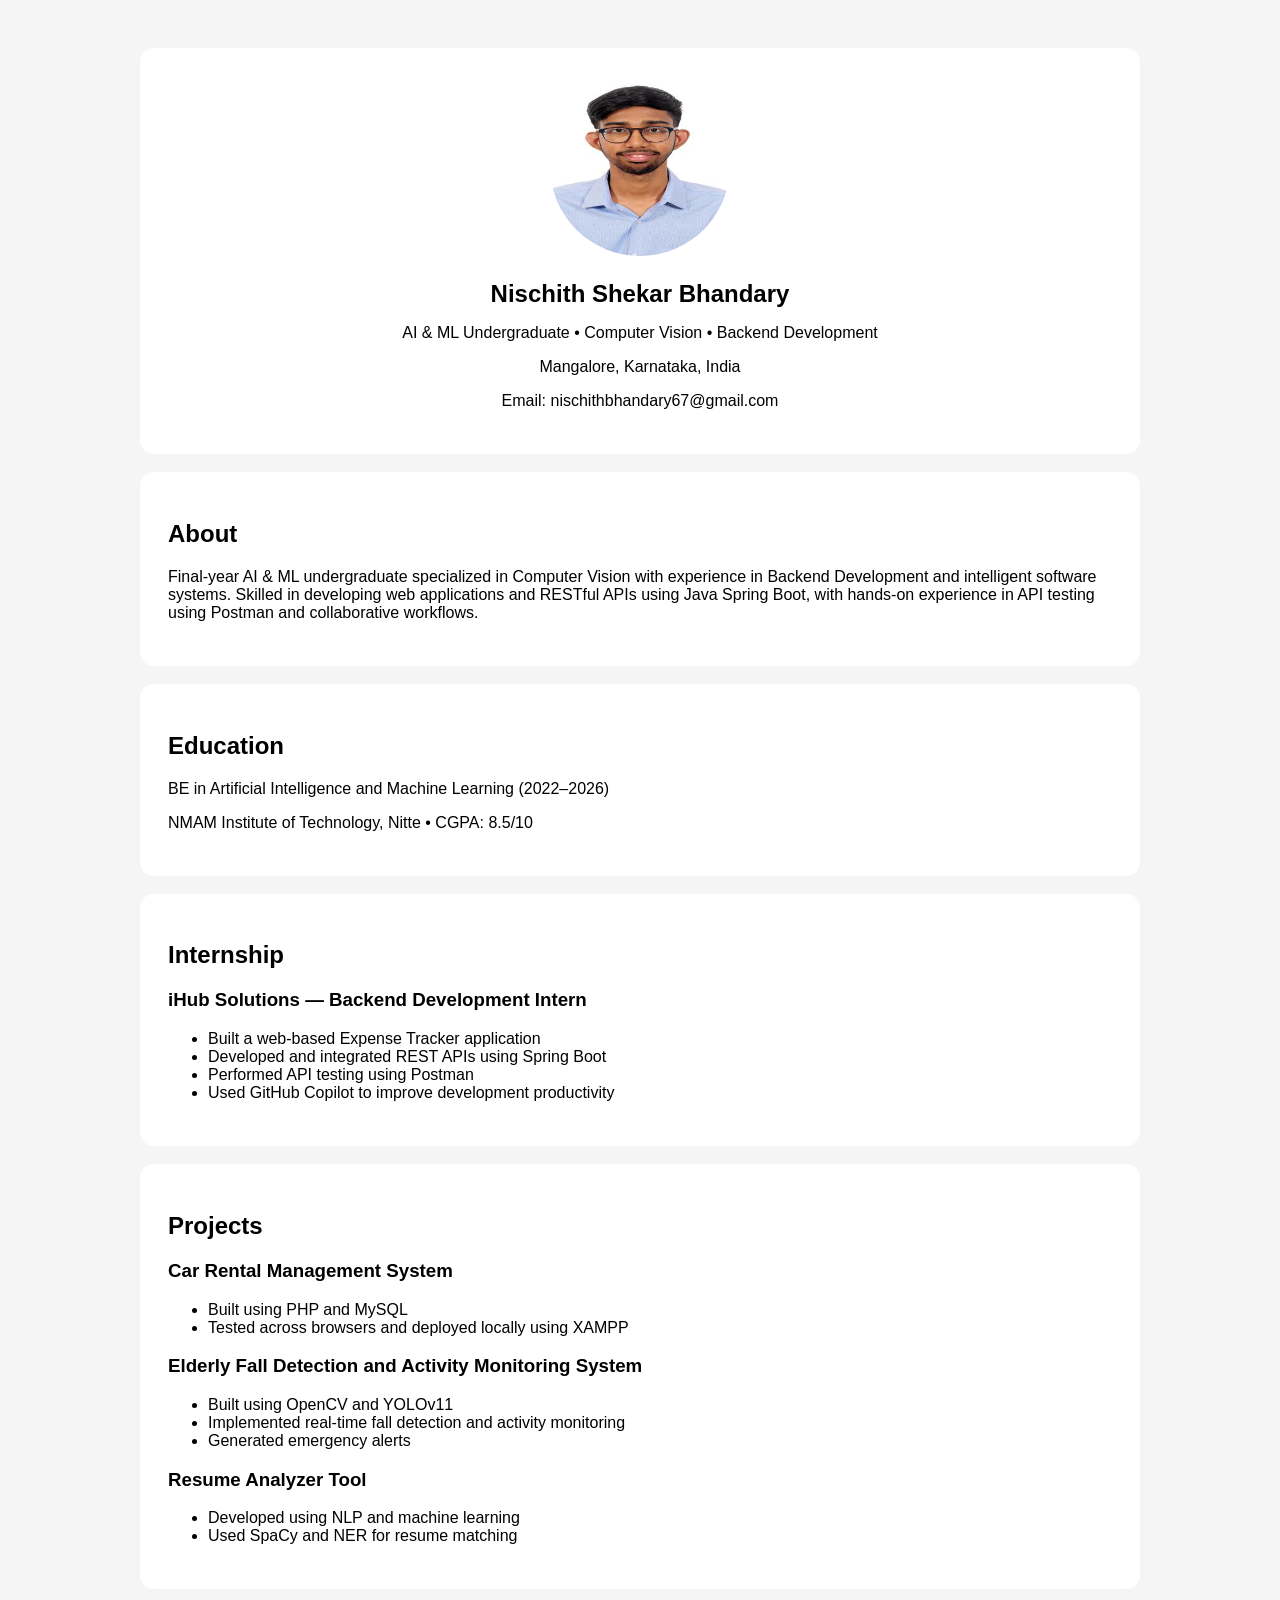
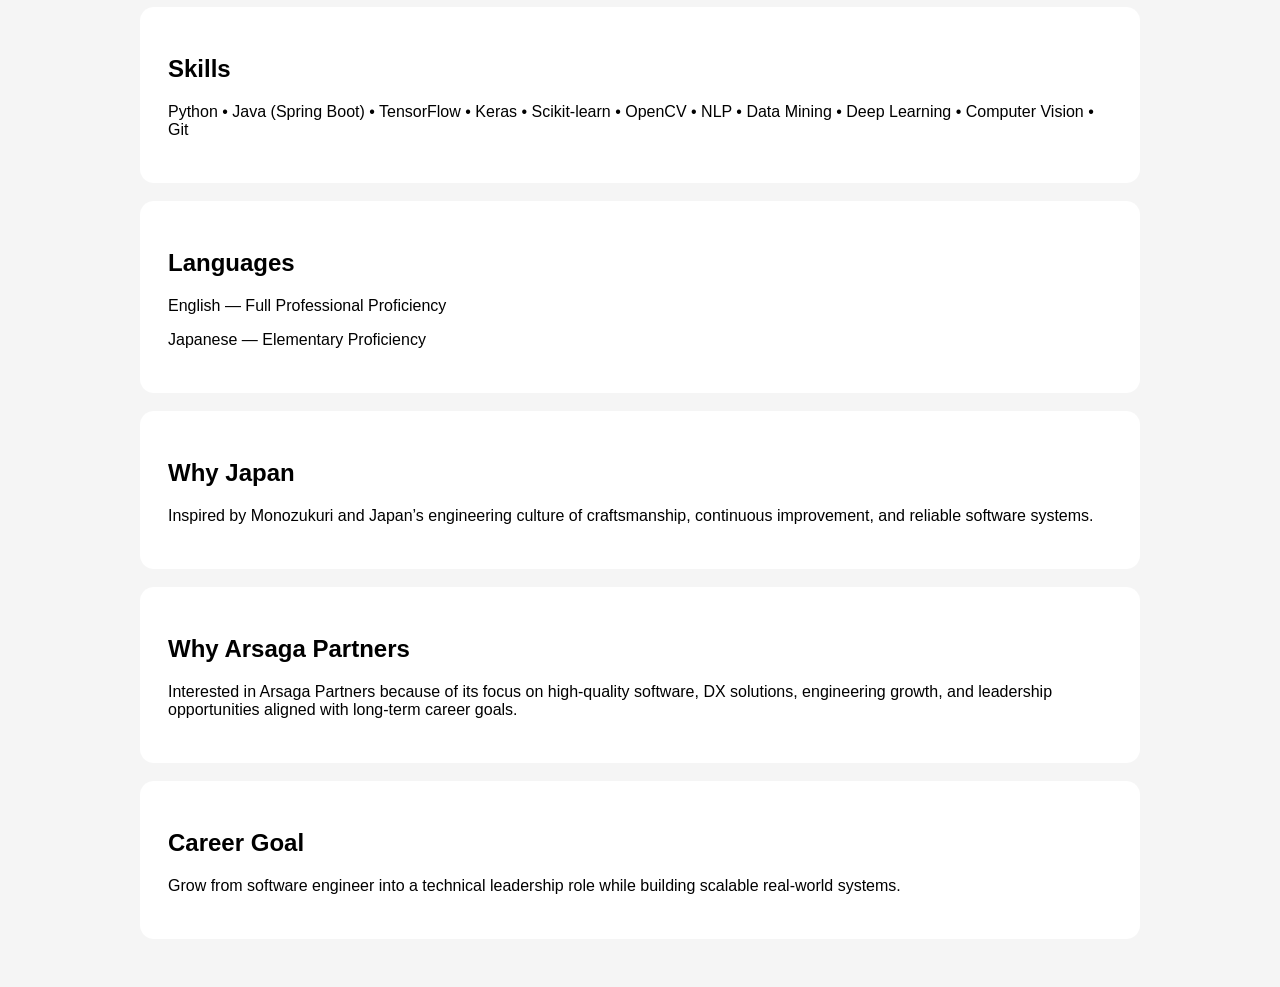
==== index.html @ e8adde10 "Add files via upload" ====
<!DOCTYPE html>
<html><head><meta charset="utf-8">
<meta name="viewport" content="width=device-width,initial-scale=1">
<title>Nischith Bhandary | Portfolio</title>
<link rel="stylesheet" href="style.css"></head>
<body>

<section class="hero">
<img src="profile.png" class="photo">
<h1>Nischith Shekar Bhandary</h1>
<p>AI & ML Undergraduate • Computer Vision • Backend Development</p>
<p>Mangalore, Karnataka, India</p>
<p>Email: nischithbhandary67@gmail.com</p>
</section>

<section>
<h2>About</h2>
<p>Final-year AI & ML undergraduate specialized in Computer Vision with experience in Backend Development and intelligent software systems. Skilled in developing web applications and RESTful APIs using Java Spring Boot, with hands-on experience in API testing using Postman and collaborative workflows.</p>
</section>

<section>
<h2>Education</h2>
<p>BE in Artificial Intelligence and Machine Learning (2022–2026)</p>
<p>NMAM Institute of Technology, Nitte • CGPA: 8.5/10</p>
</section>

<section>
<h2>Internship</h2>
<h3>iHub Solutions — Backend Development Intern</h3>
<ul>
<li>Built a web-based Expense Tracker application</li>
<li>Developed and integrated REST APIs using Spring Boot</li>
<li>Performed API testing using Postman</li>
<li>Used GitHub Copilot to improve development productivity</li>
</ul>
</section>

<section>
<h2>Projects</h2>

<h3>Car Rental Management System</h3>
<ul>
<li>Built using PHP and MySQL</li>
<li>Tested across browsers and deployed locally using XAMPP</li>
</ul>

<h3>Elderly Fall Detection and Activity Monitoring System</h3>
<ul>
<li>Built using OpenCV and YOLOv11</li>
<li>Implemented real-time fall detection and activity monitoring</li>
<li>Generated emergency alerts</li>
</ul>

<h3>Resume Analyzer Tool</h3>
<ul>
<li>Developed using NLP and machine learning</li>
<li>Used SpaCy and NER for resume matching</li>
</ul>
</section>

<section>
<h2>Skills</h2>
<p>Python • Java (Spring Boot) • TensorFlow • Keras • Scikit-learn • OpenCV • NLP • Data Mining • Deep Learning • Computer Vision • Git</p>
</section>

<section>
<h2>Languages</h2>
<p>English — Full Professional Proficiency</p>
<p>Japanese — Elementary Proficiency</p>
</section>

<section>
<h2>Why Japan</h2>
<p>Inspired by Monozukuri and Japan’s engineering culture of craftsmanship, continuous improvement, and reliable software systems.</p>
</section>

<section>
<h2>Why Arsaga Partners</h2>
<p>Interested in Arsaga Partners because of its focus on high-quality software, DX solutions, engineering growth, and leadership opportunities aligned with long-term career goals.</p>
</section>

<section>
<h2>Career Goal</h2>
<p>Grow from software engineer into a technical leadership role while building scalable real-world systems.</p>
</section>

</body></html>
---- style.css ----
body{font-family:Arial;max-width:1000px;margin:auto;padding:30px;background:#f5f5f5}
section{background:#fff;margin:18px 0;padding:28px;border-radius:14px}
.hero{text-align:center}
.photo{width:180px;height:180px;border-radius:50%;object-fit:cover}
h1{margin-bottom:6px}
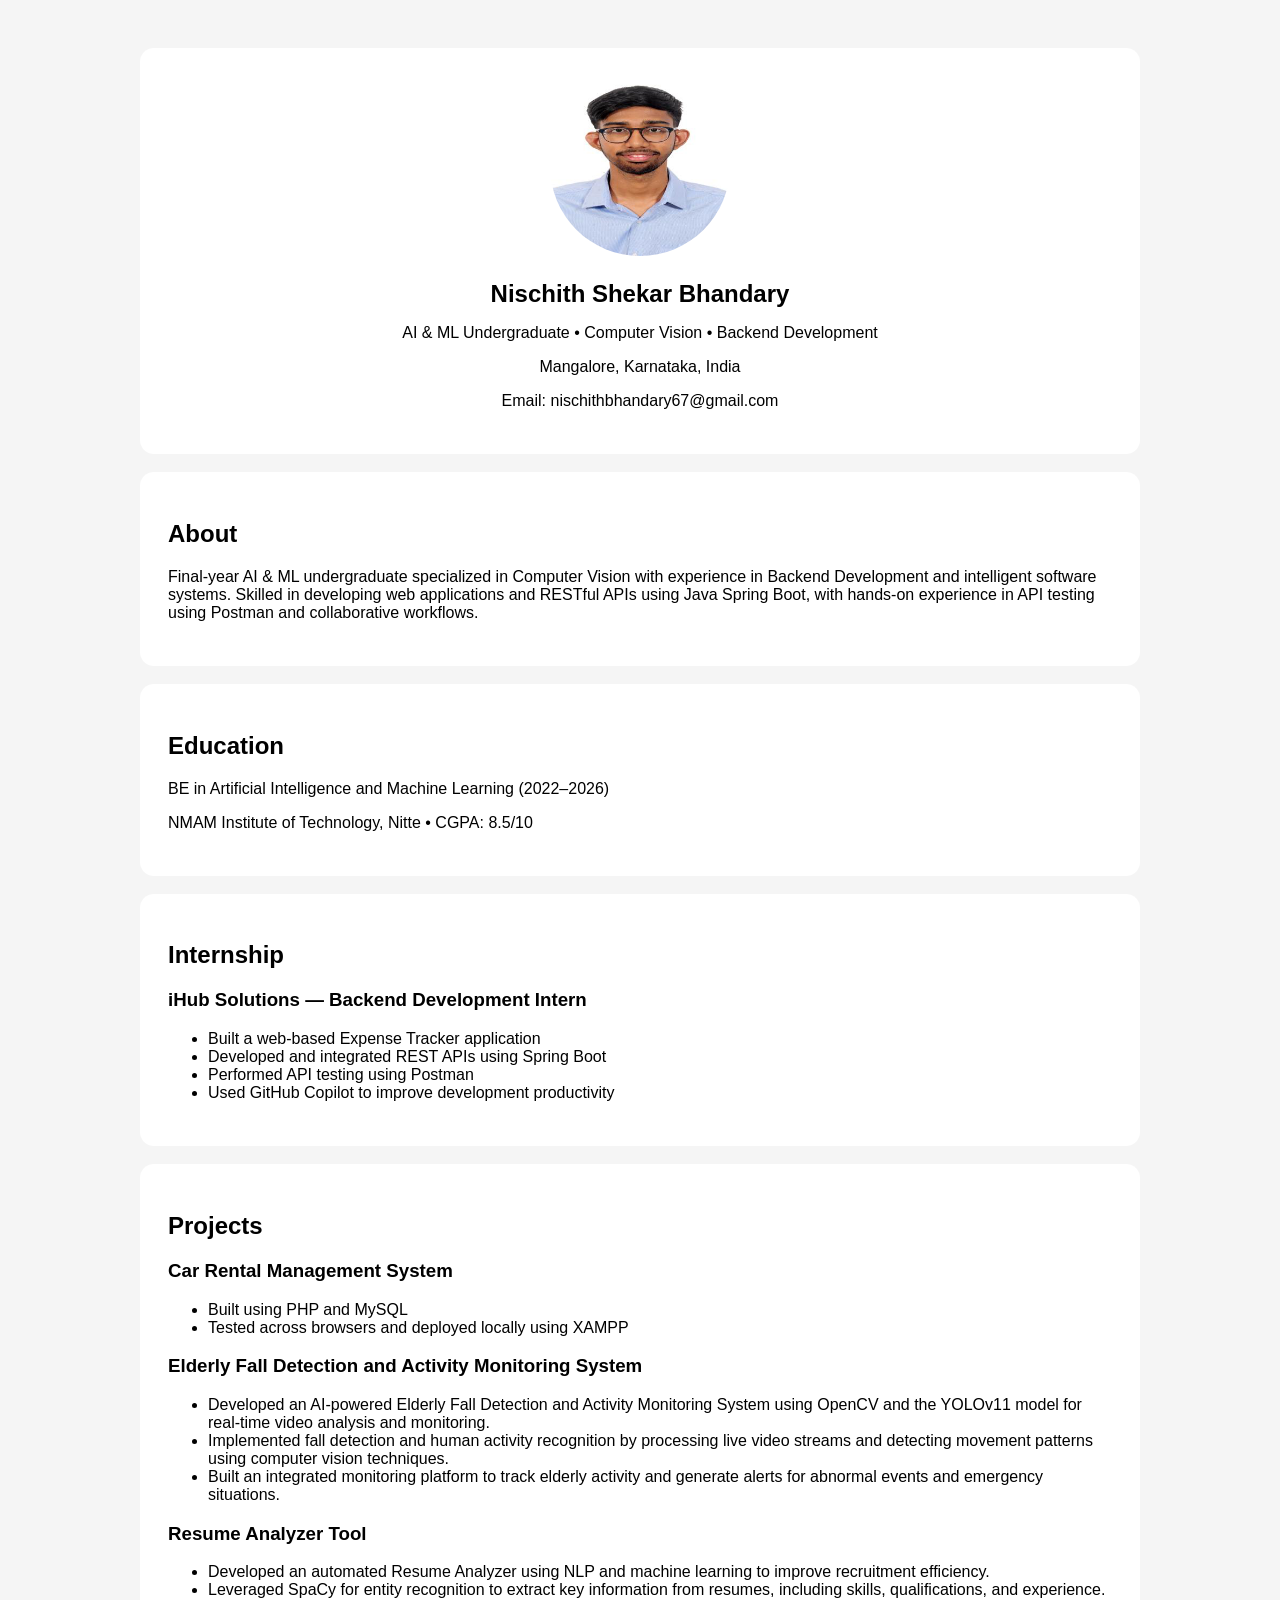
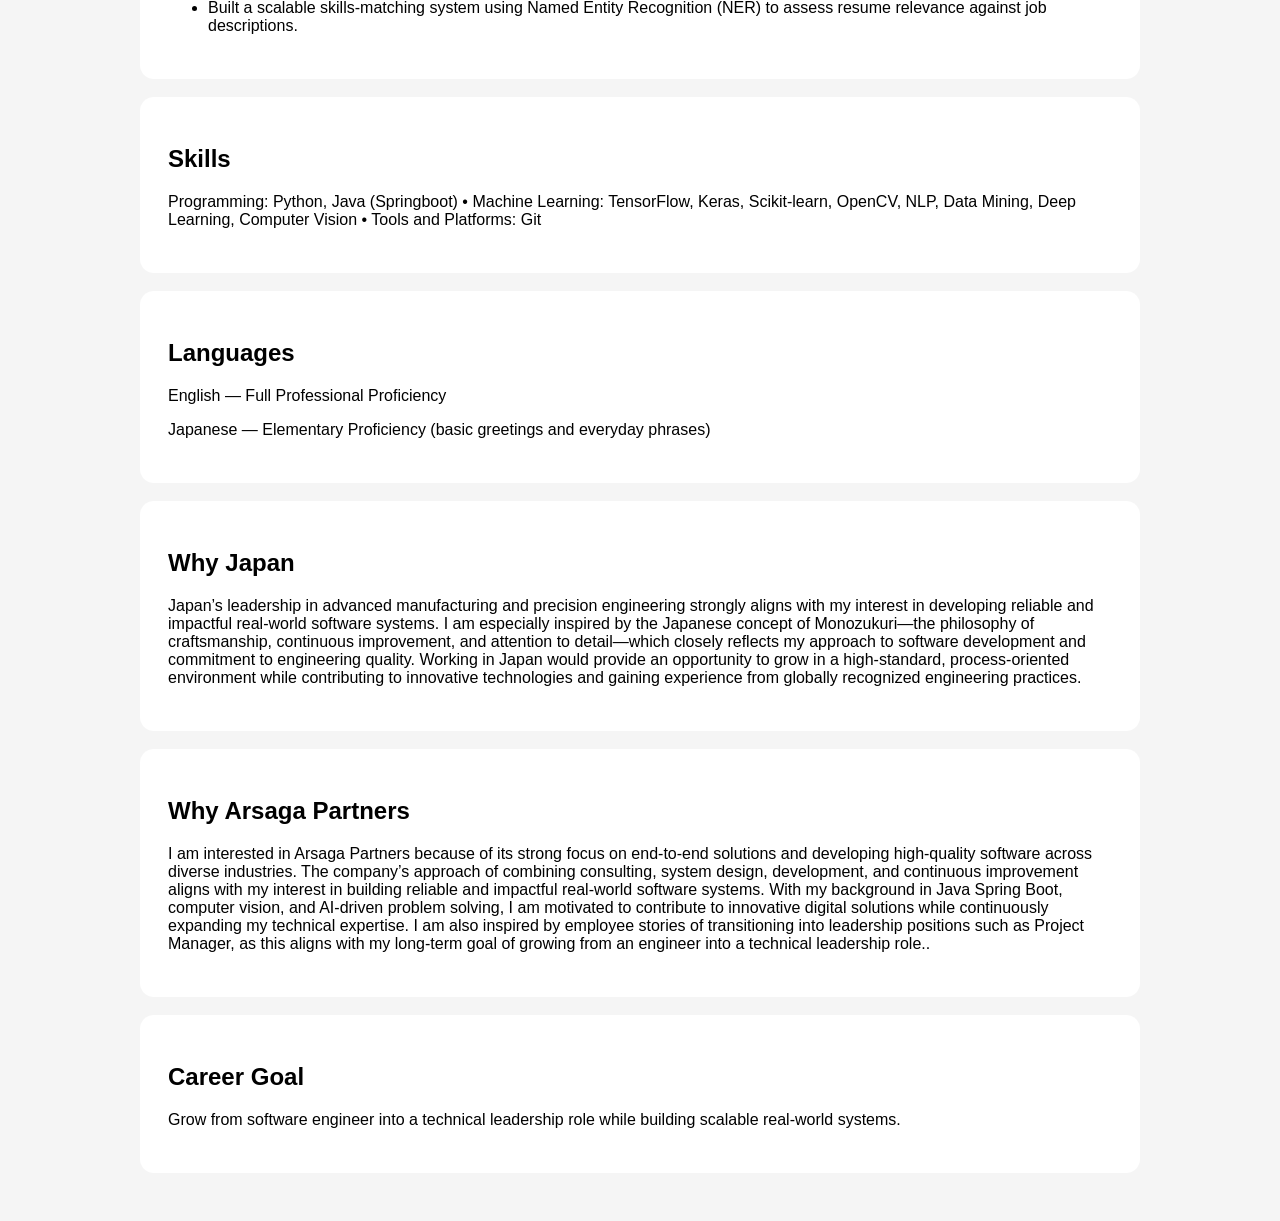
==== commit 7552cb7f: "Revise project details and skills in index.html Updated project descriptions and skills in the resum" ====
--- a/index.html
+++ b/index.html
@@ -46,37 +46,42 @@
 
 <h3>Elderly Fall Detection and Activity Monitoring System</h3>
 <ul>
-<li>Built using OpenCV and YOLOv11</li>
-<li>Implemented real-time fall detection and activity monitoring</li>
-<li>Generated emergency alerts</li>
+<li>Developed an AI-powered Elderly Fall Detection and Activity Monitoring System using OpenCV and the YOLOv11 model for real-time video analysis and monitoring.</li>
+<li>Implemented fall detection and human activity recognition by processing live video streams and detecting movement patterns using computer vision techniques.</li>
+<li>Built an integrated monitoring platform to track elderly activity and generate alerts for abnormal events and emergency situations.</li>
 </ul>
 
 <h3>Resume Analyzer Tool</h3>
 <ul>
-<li>Developed using NLP and machine learning</li>
-<li>Used SpaCy and NER for resume matching</li>
+<li>Developed an automated Resume Analyzer using NLP and machine learning to improve recruitment efficiency.</li>
+<li>Leveraged SpaCy for entity recognition to extract key information from resumes, including skills, qualifications, and experience.</li>
+<li>Built a scalable skills-matching system using Named Entity Recognition (NER) to assess resume relevance against job descriptions.</li>
 </ul>
 </section>
 
 <section>
 <h2>Skills</h2>
-<p>Python • Java (Spring Boot) • TensorFlow • Keras • Scikit-learn • OpenCV • NLP • Data Mining • Deep Learning • Computer Vision • Git</p>
+<p>Programming: Python, Java (Springboot)
+•
+Machine Learning: TensorFlow, Keras, Scikit-learn, OpenCV, NLP, Data Mining, Deep Learning, Computer Vision
+•
+Tools and Platforms: Git</p>
 </section>
 
 <section>
 <h2>Languages</h2>
 <p>English — Full Professional Proficiency</p>
-<p>Japanese — Elementary Proficiency</p>
+<p>Japanese — Elementary Proficiency (basic greetings and everyday phrases)</p>
 </section>
 
 <section>
 <h2>Why Japan</h2>
-<p>Inspired by Monozukuri and Japan’s engineering culture of craftsmanship, continuous improvement, and reliable software systems.</p>
+<p>Japan’s leadership in advanced manufacturing and precision engineering strongly aligns with my interest in developing reliable and impactful real-world software systems. I am especially inspired by the Japanese concept of Monozukuri—the philosophy of craftsmanship, continuous improvement, and attention to detail—which closely reflects my approach to software development and commitment to engineering quality. Working in Japan would provide an opportunity to grow in a high-standard, process-oriented environment while contributing to innovative technologies and gaining experience from globally recognized engineering practices.</p>
 </section>
 
 <section>
 <h2>Why Arsaga Partners</h2>
-<p>Interested in Arsaga Partners because of its focus on high-quality software, DX solutions, engineering growth, and leadership opportunities aligned with long-term career goals.</p>
+<p>I am interested in Arsaga Partners because of its strong focus on end-to-end solutions and developing high-quality software across diverse industries. The company’s approach of combining consulting, system design, development, and continuous improvement aligns with my interest in building reliable and impactful real-world software systems. With my background in Java Spring Boot, computer vision, and AI-driven problem solving, I am motivated to contribute to innovative digital solutions while continuously expanding my technical expertise. I am also inspired by employee stories of transitioning into leadership positions such as Project Manager, as this aligns with my long-term goal of growing from an engineer into a technical leadership role..</p>
 </section>
 
 <section>
@@ -84,4 +89,4 @@
 <p>Grow from software engineer into a technical leadership role while building scalable real-world systems.</p>
 </section>
 
-</body></html>+</body></html>
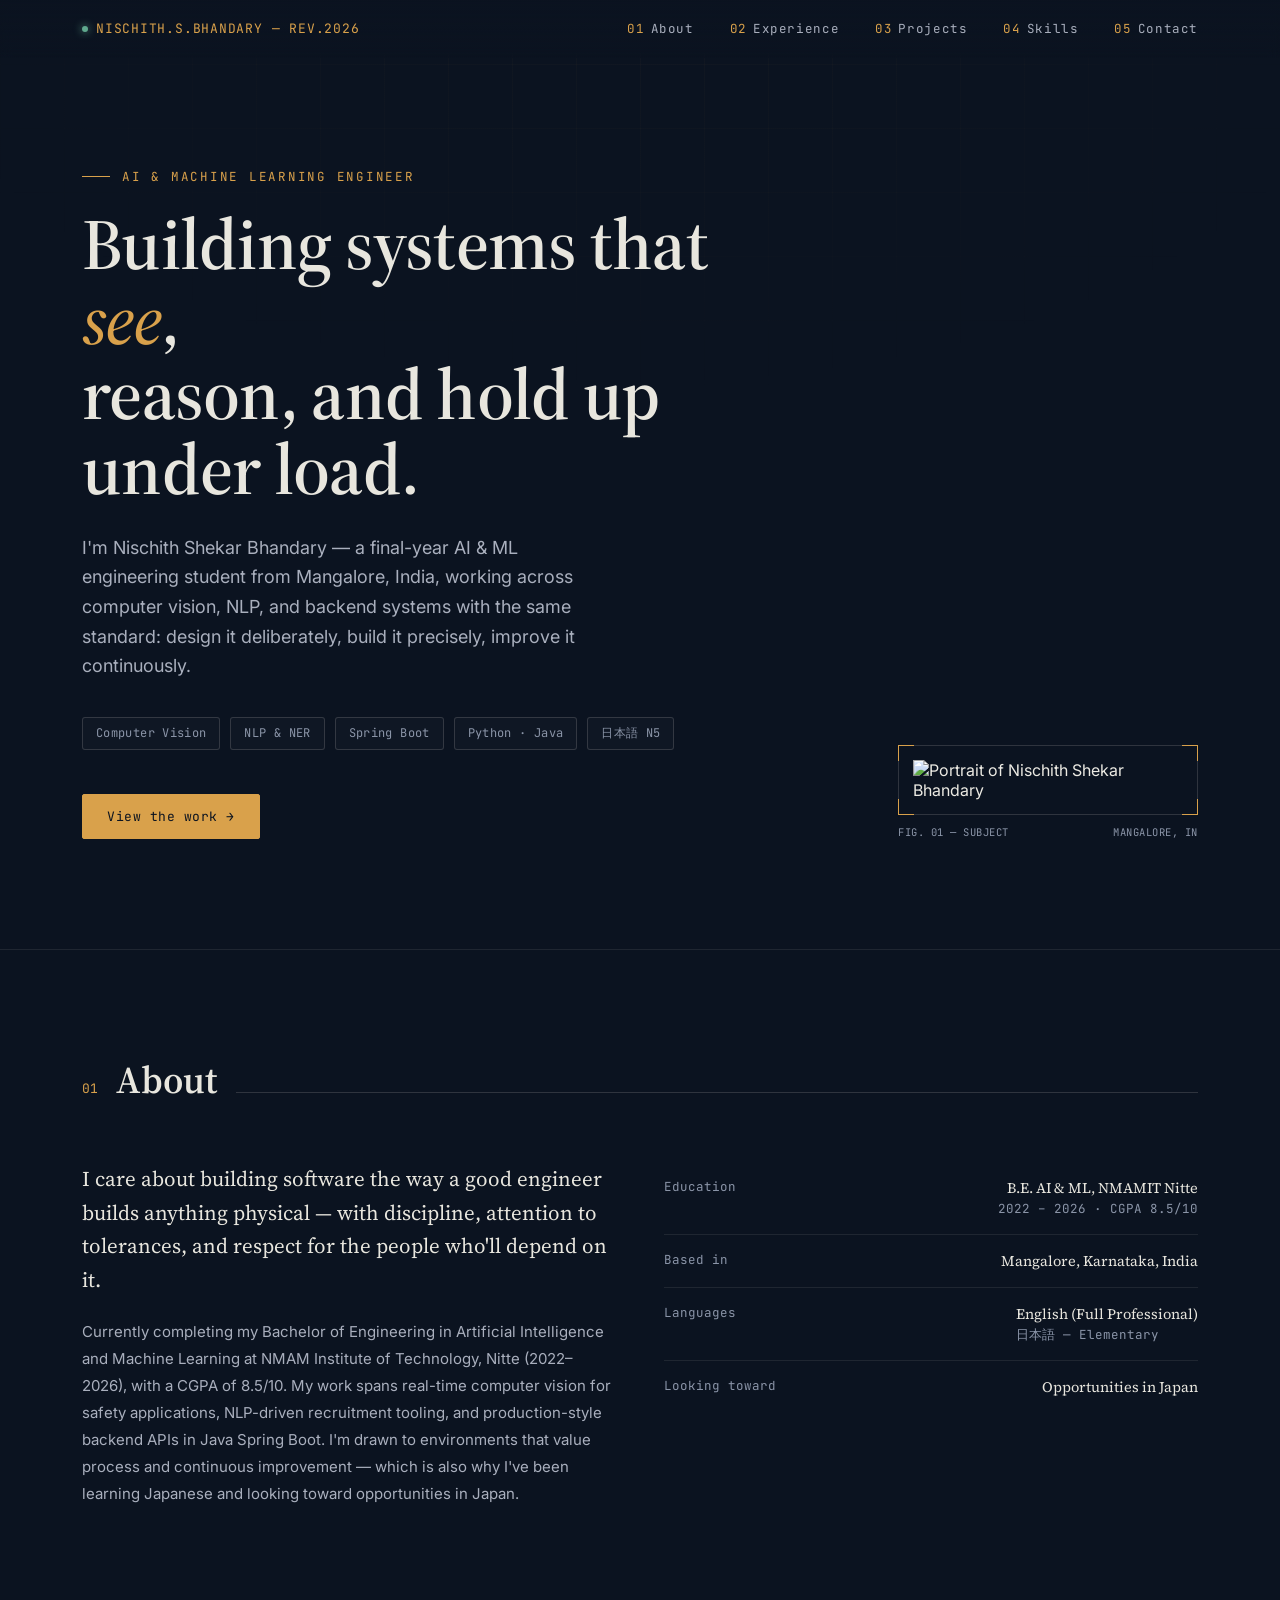
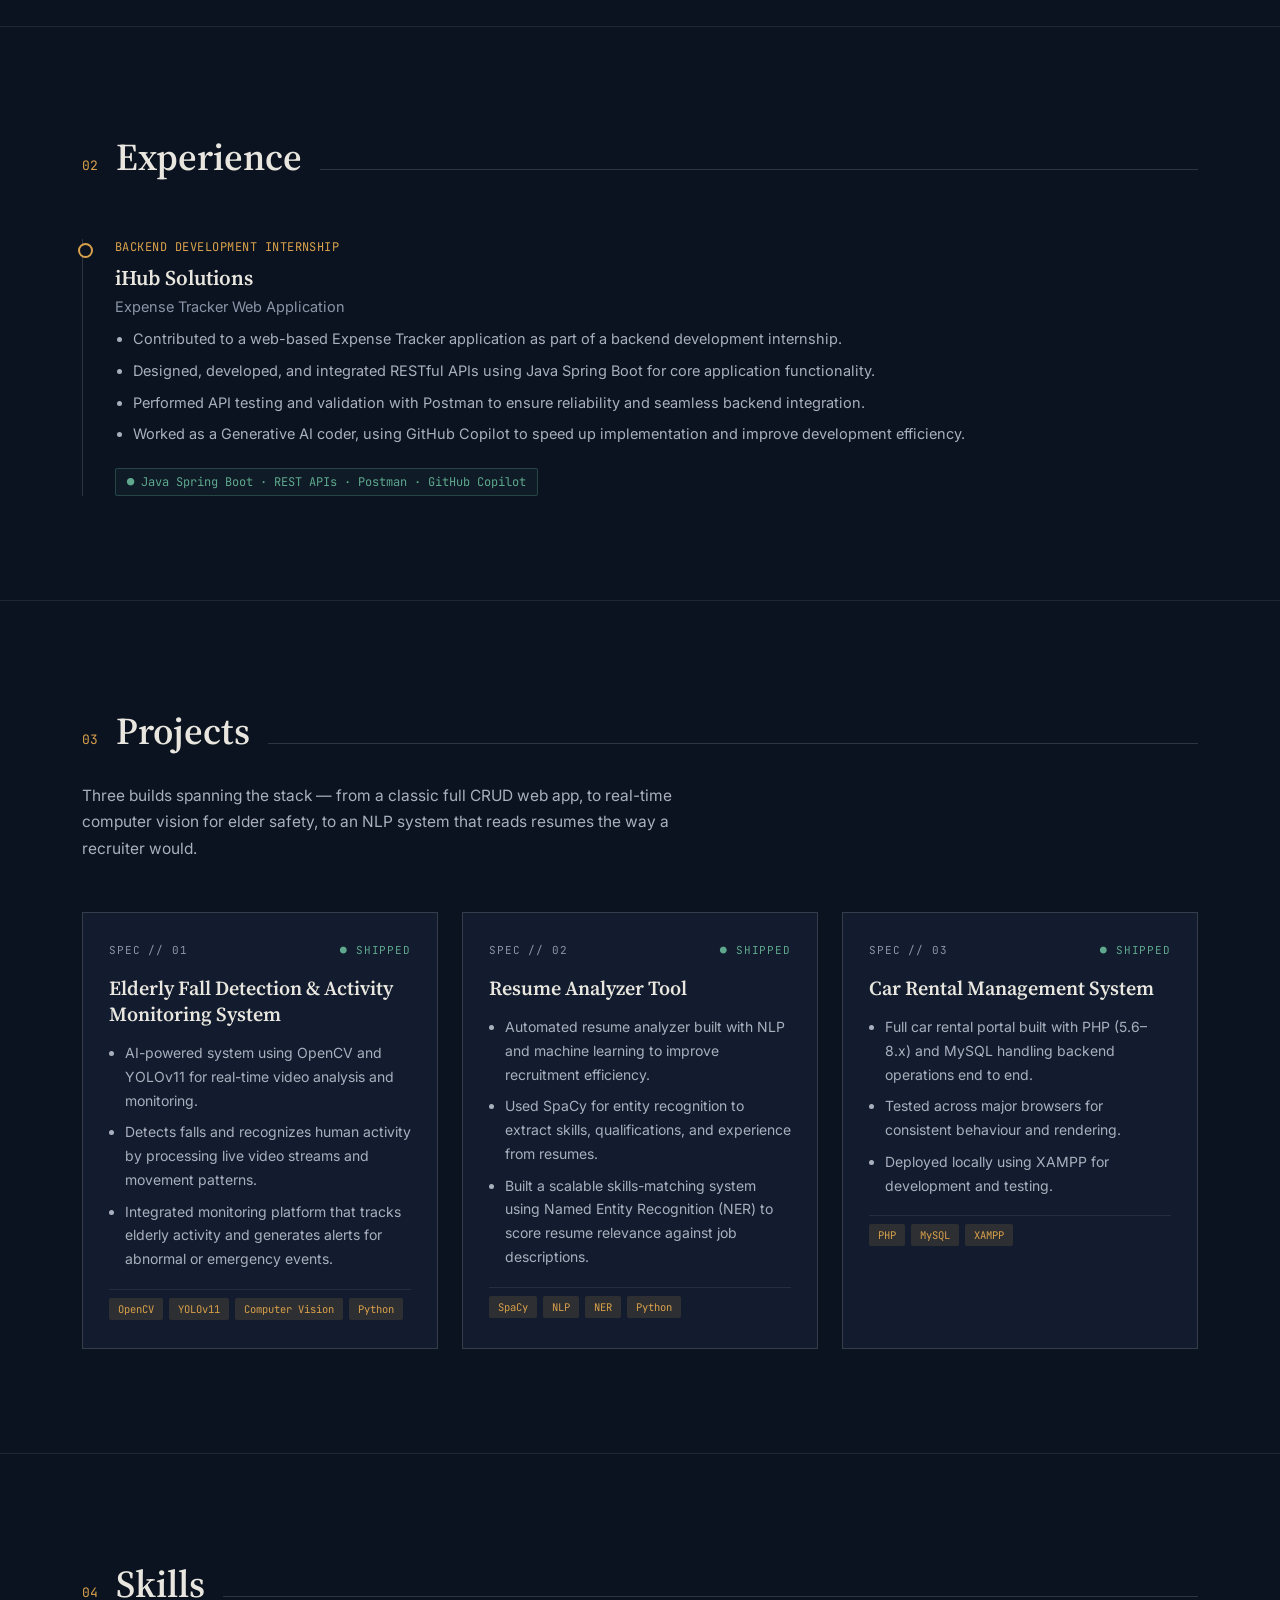
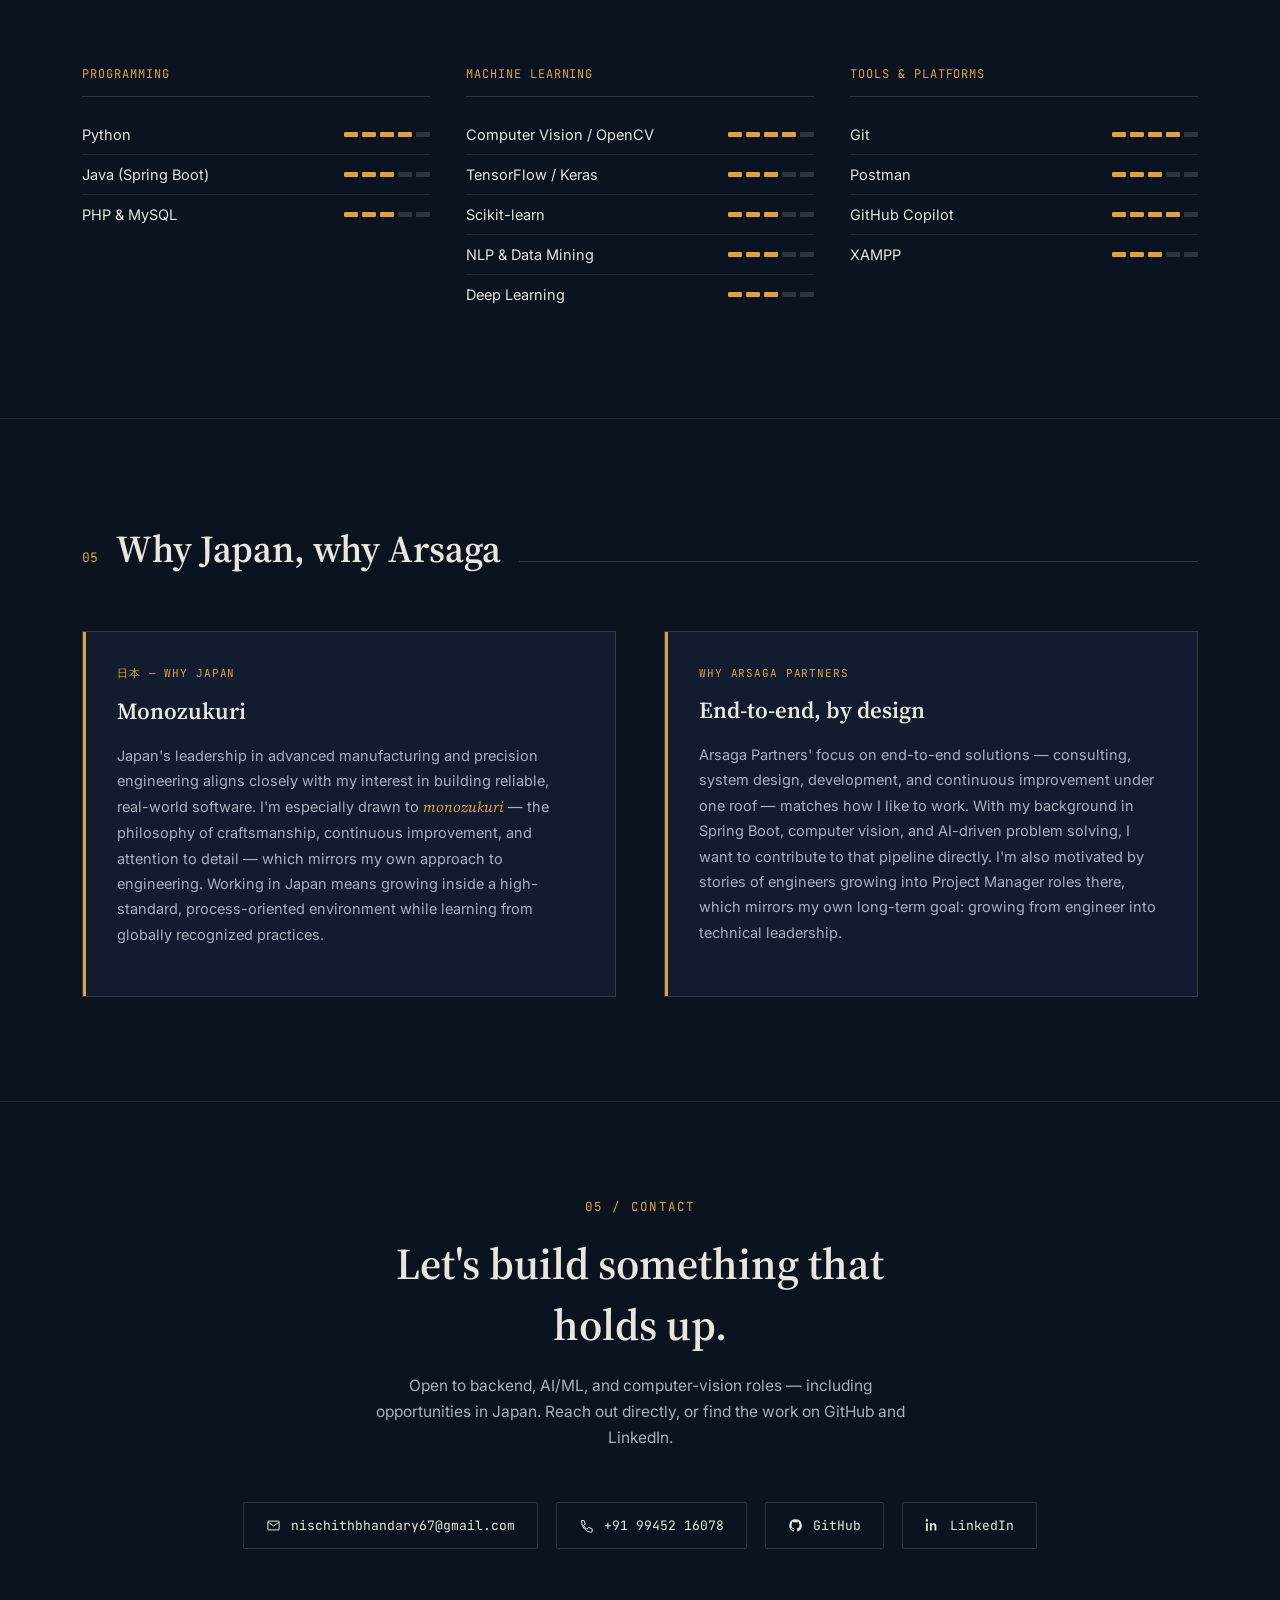
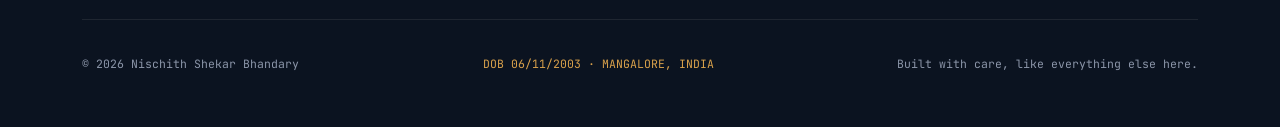
==== commit 773470b1: "Rename Nischith_Portfolio_Updated.html to index.html" ====
--- a/index.html
+++ b/index.html
@@ -1,92 +1,548 @@
 <!DOCTYPE html>
-<html><head><meta charset="utf-8">
-<meta name="viewport" content="width=device-width,initial-scale=1">
-<title>Nischith Bhandary | Portfolio</title>
-<link rel="stylesheet" href="style.css"></head>
+<html lang="en">
+<head>
+<meta charset="UTF-8" />
+<meta name="viewport" content="width=device-width, initial-scale=1.0" />
+<title>Nischith Shekar Bhandary — AI/ML Engineer</title>
+<meta name="description" content="Nischith Shekar Bhandary — AI &amp; Machine Learning engineer. Computer vision, NLP, and Spring Boot backend systems, built with an engineer's discipline." />
+
+<link rel="preconnect" href="https://fonts.googleapis.com">
+<link rel="preconnect" href="https://fonts.gstatic.com" crossorigin>
+<link href="https://fonts.googleapis.com/css2?family=Source+Serif+4:opsz,wght@8..60,400;8..60,500;8..60,600;8..60,700&family=Inter:wght@400;500;600;700&family=JetBrains+Mono:wght@400;500;600&family=Noto+Sans+JP:wght@400;500;700&display=swap" rel="stylesheet">
+
+<style>
+  :root{
+    --ink:#0B1320;
+    --ink-soft:#101B2E;
+    --panel:#121C2E;
+    --panel-line: rgba(217,161,75,0.16);
+    --hair: rgba(232,230,222,0.09);
+    --hair-strong: rgba(232,230,222,0.16);
+    --paper:#E8E6DE;
+    --paper-dim:#A9AFBD;
+    --slate:#8B95A8;
+    --brass:#D9A14B;
+    --brass-soft: rgba(217,161,75,0.14);
+    --jade:#5FA88E;
+    --serif: "Source Serif 4", "Noto Serif JP", serif;
+    --sans: "Inter", "Noto Sans JP", -apple-system, sans-serif;
+    --mono: "JetBrains Mono", monospace;
+    --maxw: 1180px;
+  }
+
+  *{ box-sizing:border-box; }
+  html{ scroll-behavior:smooth; }
+  body{
+    margin:0;
+    background:var(--ink);
+    color:var(--paper);
+    font-family:var(--sans);
+    -webkit-font-smoothing:antialiased;
+    overflow-x:hidden;
+  }
+
+  /* Blueprint grid texture */
+  .blueprint-bg{
+    position:fixed; inset:0; z-index:0; pointer-events:none;
+    background-image:
+      linear-gradient(rgba(217,161,75,0.035) 1px, transparent 1px),
+      linear-gradient(90deg, rgba(217,161,75,0.035) 1px, transparent 1px);
+    background-size: 64px 64px;
+    mask-image: radial-gradient(ellipse 80% 60% at 50% 0%, black 0%, transparent 75%);
+  }
+
+  ::selection{ background:var(--brass-soft); color:var(--paper); }
+
+  a{ color:inherit; text-decoration:none; }
+
+  .wrap{ max-width:var(--maxw); margin:0 auto; padding:0 32px; position:relative; }
+
+  /* ---------- NAV ---------- */
+  nav{
+    position:fixed; top:0; left:0; right:0; z-index:50;
+    background:linear-gradient(to bottom, rgba(11,19,32,0.92), rgba(11,19,32,0.7) 70%, transparent);
+    backdrop-filter:blur(6px);
+    border-bottom:1px solid transparent;
+    transition:border-color .3s ease;
+  }
+  nav.scrolled{ border-bottom-color: var(--hair); }
+  .nav-inner{
+    max-width:var(--maxw); margin:0 auto; padding:20px 32px;
+    display:flex; align-items:center; justify-content:space-between;
+  }
+  .nav-mark{
+    font-family:var(--mono); font-size:13px; letter-spacing:.06em; color:var(--brass);
+    display:flex; align-items:center; gap:8px;
+  }
+  .nav-mark .dot{ width:6px; height:6px; border-radius:50%; background:var(--jade); box-shadow:0 0 8px var(--jade); }
+  .nav-links{ display:flex; gap:36px; font-family:var(--mono); font-size:12.5px; letter-spacing:.05em; color:var(--paper-dim); }
+  .nav-links a{ transition:color .2s ease; position:relative; }
+  .nav-links a:hover{ color:var(--brass); }
+  .nav-links span{ color:var(--brass); margin-right:6px; }
+
+  @media (max-width:760px){
+    .nav-links{ display:none; }
+  }
+
+  /* ---------- HERO ---------- */
+  header.hero{
+    position:relative; z-index:1;
+    padding:168px 0 110px;
+    border-bottom:1px solid var(--hair);
+  }
+  .hero-grid{
+    display:grid; grid-template-columns: 1.25fr 0.75fr; gap:64px; align-items:end;
+  }
+  .eyebrow{
+    font-family:var(--mono); font-size:12.5px; letter-spacing:.14em; text-transform:uppercase;
+    color:var(--brass); margin-bottom:22px; display:flex; align-items:center; gap:12px;
+  }
+  .eyebrow::before{ content:''; width:28px; height:1px; background:var(--brass); }
+  h1.hero-title{
+    font-family:var(--serif); font-weight:600; font-size:clamp(40px,6vw,72px); line-height:1.04;
+    margin:0 0 26px; color:var(--paper); letter-spacing:-0.01em;
+  }
+  h1.hero-title em{ font-style:italic; color:var(--brass); font-weight:500; }
+  .hero-sub{
+    font-size:18px; line-height:1.65; color:var(--paper-dim); max-width:520px; margin:0 0 36px;
+  }
+  .hero-tags{ display:flex; flex-wrap:wrap; gap:10px; margin-bottom:44px; }
+  .tag{
+    font-family:var(--mono); font-size:12px; letter-spacing:.03em; color:var(--slate);
+    border:1px solid var(--hair-strong); padding:7px 13px; border-radius:3px;
+    background:rgba(232,230,222,0.02);
+  }
+  .hero-cta{ display:flex; gap:16px; flex-wrap:wrap; }
+  .btn{
+    font-family:var(--mono); font-size:13px; letter-spacing:.04em; padding:13px 24px;
+    border-radius:2px; display:inline-flex; align-items:center; gap:10px; transition:all .2s ease;
+    border:1px solid var(--brass);
+  }
+  .btn-primary{ background:var(--brass); color:var(--ink); }
+  .btn-primary:hover{ background:#e8b766; }
+  .btn-ghost{ color:var(--paper); border-color:var(--hair-strong); }
+  .btn-ghost:hover{ border-color:var(--brass); color:var(--brass); }
+
+  .hero-portrait{
+    position:relative; justify-self:end; width:100%; max-width:300px;
+  }
+  .portrait-frame{
+    position:relative; border:1px solid var(--hair-strong); padding:14px;
+  }
+  .portrait-frame img{ width:100%; display:block; filter:saturate(0.85) contrast(1.04); }
+  .corner{ position:absolute; width:16px; height:16px; border:1.5px solid var(--brass); }
+  .corner.tl{ top:-1px; left:-1px; border-right:none; border-bottom:none; }
+  .corner.tr{ top:-1px; right:-1px; border-left:none; border-bottom:none; }
+  .corner.bl{ bottom:-1px; left:-1px; border-right:none; border-top:none; }
+  .corner.br{ bottom:-1px; right:-1px; border-left:none; border-top:none; }
+  .portrait-cap{
+    font-family:var(--mono); font-size:10.5px; color:var(--slate); letter-spacing:.05em;
+    display:flex; justify-content:space-between; margin-top:10px;
+  }
+
+  /* ---------- SECTION SCAFFOLDING ---------- */
+  section{ position:relative; z-index:1; padding:104px 0; border-bottom:1px solid var(--hair); }
+  .sec-head{ display:flex; align-items:baseline; gap:18px; margin-bottom:56px; }
+  .sec-num{ font-family:var(--mono); font-size:13px; color:var(--brass); }
+  .sec-title{ font-family:var(--serif); font-size:clamp(28px,3.4vw,38px); font-weight:600; color:var(--paper); margin:0; }
+  .sec-rule{ flex:1; height:1px; background:var(--hair-strong); }
+  .sec-intro{ color:var(--paper-dim); max-width:620px; margin:-30px 0 50px; line-height:1.7; font-size:15.5px; }
+
+  /* ---------- SPINE (timeline-style scaffold reused for edu/internship) ---------- */
+  .spine{ position:relative; padding-left:32px; border-left:1px solid var(--hair-strong); }
+  .spine-item{ position:relative; padding-bottom:46px; }
+  .spine-item:last-child{ padding-bottom:0; }
+  .spine-item::before{
+    content:''; position:absolute; left:-37px; top:4px; width:11px; height:11px;
+    background:var(--ink); border:2px solid var(--brass); border-radius:50%;
+  }
+  .spine-meta{ font-family:var(--mono); font-size:12px; color:var(--brass); letter-spacing:.04em; margin-bottom:8px; }
+  .spine-title{ font-family:var(--serif); font-size:21px; font-weight:600; color:var(--paper); margin:0 0 6px; }
+  .spine-org{ font-size:14.5px; color:var(--slate); margin-bottom:12px; }
+  .spine-desc{ color:var(--paper-dim); font-size:14.5px; line-height:1.7; }
+  .spine-desc ul{ margin:10px 0 0; padding-left:18px; }
+  .spine-desc li{ margin-bottom:7px; }
+  .spine-stat{
+    display:inline-flex; align-items:center; gap:8px; margin-top:14px;
+    font-family:var(--mono); font-size:12px; color:var(--jade); border:1px solid rgba(95,168,142,0.3);
+    padding:5px 11px; border-radius:2px; background:rgba(95,168,142,0.06);
+  }
+
+  /* ---------- PROJECTS (spec-sheet cards) ---------- */
+  .project-grid{ display:grid; grid-template-columns:repeat(3,1fr); gap:24px; }
+  @media (max-width:980px){ .project-grid{ grid-template-columns:1fr; } }
+  .proj-card{
+    position:relative; border:1px solid var(--hair-strong); background:var(--panel);
+    padding:30px 26px 28px; transition:border-color .25s ease, transform .25s ease;
+  }
+  .proj-card:hover{ border-color:var(--brass); transform:translateY(-3px); }
+  .proj-card .corner{ width:12px; height:12px; opacity:0; transition:opacity .25s ease; }
+  .proj-card:hover .corner{ opacity:1; }
+  .proj-id{ font-family:var(--mono); font-size:11px; color:var(--slate); letter-spacing:.08em; margin-bottom:18px; display:flex; justify-content:space-between; }
+  .proj-id .status{ color:var(--jade); }
+  .proj-title{ font-family:var(--serif); font-size:20px; font-weight:600; color:var(--paper); margin:0 0 14px; line-height:1.3; }
+  .proj-desc{ font-size:14px; line-height:1.7; color:var(--paper-dim); margin-bottom:18px; }
+  .proj-desc ul{ margin:0; padding-left:16px; }
+  .proj-desc li{ margin-bottom:8px; }
+  .proj-stack{ display:flex; flex-wrap:wrap; gap:6px; margin-top:auto; padding-top:8px; border-top:1px solid var(--hair); }
+  .chip{ font-family:var(--mono); font-size:10.5px; color:var(--brass); background:var(--brass-soft); padding:4px 9px; border-radius:2px; }
+
+  /* ---------- SKILLS ---------- */
+  .skills-board{ display:grid; grid-template-columns:repeat(3,1fr); gap:36px; }
+  @media (max-width:900px){ .skills-board{ grid-template-columns:1fr; } }
+  .skill-group-label{ font-family:var(--mono); font-size:12px; letter-spacing:.08em; text-transform:uppercase; color:var(--brass); margin-bottom:18px; padding-bottom:14px; border-bottom:1px solid var(--hair-strong); }
+  .skill-row{ display:flex; justify-content:space-between; align-items:center; padding:11px 0; border-bottom:1px solid var(--hair); font-size:14.5px; }
+  .skill-row:last-child{ border-bottom:none; }
+  .skill-name{ color:var(--paper); }
+  .skill-bars{ display:flex; gap:4px; }
+  .skill-bars span{ width:14px; height:5px; background:var(--hair-strong); border-radius:1px; }
+  .skill-bars span.fill{ background:var(--brass); }
+
+  /* ---------- LANGUAGE / WHY (two-col) ---------- */
+  .two-col{ display:grid; grid-template-columns:1fr 1fr; gap:48px; }
+  @media (max-width:900px){ .two-col{ grid-template-columns:1fr; } }
+  .why-card{ background:var(--panel); border:1px solid var(--hair-strong); padding:34px; position:relative; }
+  .why-card::before{ content:''; position:absolute; top:0; left:0; width:3px; height:100%; background:var(--brass); }
+  .why-flag{ font-family:var(--mono); font-size:11px; letter-spacing:.08em; color:var(--brass); margin-bottom:14px; text-transform:uppercase; }
+  .why-title{ font-family:var(--serif); font-size:23px; font-weight:600; margin:0 0 16px; color:var(--paper); }
+  .why-body{ color:var(--paper-dim); line-height:1.75; font-size:14.5px; }
+  .why-body .accent{ color:var(--brass); font-style:italic; font-family:var(--serif); }
+
+  .lang-list{ margin-top:30px; }
+  .lang-row{ display:flex; justify-content:space-between; align-items:baseline; padding:14px 0; border-bottom:1px solid var(--hair); }
+  .lang-name{ font-family:var(--serif); font-size:17px; color:var(--paper); }
+  .lang-level{ font-family:var(--mono); font-size:11.5px; color:var(--slate); }
+
+  /* ---------- CONTACT / FOOTER ---------- */
+  footer{ padding:96px 0 56px; position:relative; z-index:1; }
+  .contact-head{ text-align:center; max-width:560px; margin:0 auto 50px; }
+  .contact-eyebrow{ font-family:var(--mono); font-size:12.5px; color:var(--brass); letter-spacing:.1em; text-transform:uppercase; margin-bottom:18px; }
+  .contact-title{ font-family:var(--serif); font-size:clamp(30px,4vw,44px); font-weight:600; color:var(--paper); margin:0 0 18px; }
+  .contact-sub{ color:var(--paper-dim); line-height:1.7; font-size:15.5px; }
+  .contact-grid{ display:flex; justify-content:center; gap:18px; flex-wrap:wrap; margin-bottom:70px; }
+  .contact-pill{
+    display:flex; align-items:center; gap:10px; font-family:var(--mono); font-size:13px;
+    border:1px solid var(--hair-strong); padding:14px 22px; border-radius:2px; color:var(--paper);
+    transition:border-color .2s ease, color .2s ease;
+  }
+  .contact-pill:hover{ border-color:var(--brass); color:var(--brass); }
+  .contact-pill svg{ width:15px; height:15px; flex-shrink:0; }
+
+  .foot-bottom{
+    display:flex; justify-content:space-between; align-items:center; padding-top:36px;
+    border-top:1px solid var(--hair); font-family:var(--mono); font-size:11.5px; color:var(--slate);
+    flex-wrap:wrap; gap:14px;
+  }
+  .foot-bottom .stamp{ color:var(--brass); }
+
+  /* reveal on scroll */
+  .reveal{ opacity:0; transform:translateY(18px); transition:opacity .7s ease, transform .7s ease; }
+  .reveal.is-visible{ opacity:1; transform:translateY(0); }
+
+  @media (prefers-reduced-motion: reduce){
+    .reveal{ opacity:1; transform:none; transition:none; }
+    html{ scroll-behavior:auto; }
+  }
+
+  @media (max-width:900px){
+    .hero-grid{ grid-template-columns:1fr; gap:48px; }
+    .hero-portrait{ justify-self:start; max-width:200px; }
+    header.hero{ padding:140px 0 80px; }
+  }
+  @media (max-width:640px){
+    .wrap{ padding:0 20px; }
+    section{ padding:72px 0; }
+  }
+</style>
+</head>
 <body>
 
-<section class="hero">
-<img src="profile.png" class="photo">
-<h1>Nischith Shekar Bhandary</h1>
-<p>AI & ML Undergraduate • Computer Vision • Backend Development</p>
-<p>Mangalore, Karnataka, India</p>
-<p>Email: nischithbhandary67@gmail.com</p>
+<div class="blueprint-bg"></div>
+
+<nav id="nav">
+  <div class="nav-inner">
+    <div class="nav-mark"><span class="dot"></span>NISCHITH.S.BHANDARY — REV.2026</div>
+    <div class="nav-links">
+      <a href="#about"><span>01</span>About</a>
+      <a href="#experience"><span>02</span>Experience</a>
+      <a href="#projects"><span>03</span>Projects</a>
+      <a href="#skills"><span>04</span>Skills</a>
+      <a href="#contact"><span>05</span>Contact</a>
+    </div>
+  </div>
+</nav>
+
+<header class="hero">
+  <div class="wrap hero-grid">
+    <div>
+      <div class="eyebrow">AI &amp; Machine Learning Engineer</div>
+      <h1 class="hero-title">Building systems that <em>see</em>,<br>reason, and hold up<br>under load.</h1>
+      <p class="hero-sub">I'm Nischith Shekar Bhandary — a final-year AI &amp; ML engineering student from Mangalore, India, working across computer vision, NLP, and backend systems with the same standard: design it deliberately, build it precisely, improve it continuously.</p>
+      <div class="hero-tags">
+        <span class="tag">Computer Vision</span>
+        <span class="tag">NLP &amp; NER</span>
+        <span class="tag">Spring Boot</span>
+        <span class="tag">Python · Java</span>
+        <span class="tag">日本語 N5</span>
+      </div>
+      <div class="hero-cta">
+        <a class="btn btn-primary" href="https://github.com/Nischith67" target="_blank" rel="noopener">View the work →</a>
+        
+      </div>
+    </div>
+    <div class="hero-portrait">
+      <div class="portrait-frame">
+        <span class="corner tl"></span><span class="corner tr"></span><span class="corner bl"></span><span class="corner br"></span>
+        <img src="Nischith Profile Photo(1).jpeg" alt="Portrait of Nischith Shekar Bhandary" />
+      </div>
+      <div class="portrait-cap">
+        <span>FIG. 01 — SUBJECT</span>
+        <span>MANGALORE, IN</span>
+      </div>
+    </div>
+  </div>
+</header>
+
+<!-- ABOUT -->
+<section id="about">
+  <div class="wrap">
+    <div class="sec-head reveal">
+      <span class="sec-num">01</span>
+      <h2 class="sec-title">About</h2>
+      <span class="sec-rule"></span>
+    </div>
+    <div class="two-col reveal">
+      <div>
+        <p style="font-family:var(--serif); font-size:21px; line-height:1.6; color:var(--paper); margin:0 0 22px;">
+          I care about building software the way a good engineer builds anything physical — with discipline, attention to tolerances, and respect for the people who'll depend on it.
+        </p>
+        <p style="color:var(--paper-dim); line-height:1.8; font-size:15px;">
+          Currently completing my Bachelor of Engineering in Artificial Intelligence and Machine Learning at NMAM Institute of Technology, Nitte (2022–2026), with a CGPA of 8.5/10. My work spans real-time computer vision for safety applications, NLP-driven recruitment tooling, and production-style backend APIs in Java Spring Boot. I'm drawn to environments that value process and continuous improvement — which is also why I've been learning Japanese and looking toward opportunities in Japan.
+        </p>
+      </div>
+      <div>
+        <div class="spine" style="padding-left:0; border-left:none;">
+          <div style="display:flex; justify-content:space-between; padding:16px 0; border-bottom:1px solid var(--hair);">
+            <span style="font-family:var(--mono); font-size:12.5px; color:var(--slate);">Education</span>
+            <span style="font-family:var(--serif); font-size:14.5px; text-align:right; color:var(--paper);">B.E. AI &amp; ML, NMAMIT Nitte<br><span style="color:var(--slate); font-size:12.5px; font-family:var(--mono);">2022 – 2026 · CGPA 8.5/10</span></span>
+          </div>
+          <div style="display:flex; justify-content:space-between; padding:16px 0; border-bottom:1px solid var(--hair);">
+            <span style="font-family:var(--mono); font-size:12.5px; color:var(--slate);">Based in</span>
+            <span style="font-family:var(--serif); font-size:14.5px; color:var(--paper);">Mangalore, Karnataka, India</span>
+          </div>
+          <div style="display:flex; justify-content:space-between; padding:16px 0; border-bottom:1px solid var(--hair);">
+            <span style="font-family:var(--mono); font-size:12.5px; color:var(--slate);">Languages</span>
+            <span style="font-family:var(--serif); font-size:14.5px; color:var(--paper);">English (Full Professional)<br><span style="color:var(--slate); font-size:12.5px; font-family:var(--mono);">日本語 — Elementary</span></span>
+          </div>
+          <div style="display:flex; justify-content:space-between; padding:16px 0;">
+            <span style="font-family:var(--mono); font-size:12.5px; color:var(--slate);">Looking toward</span>
+            <span style="font-family:var(--serif); font-size:14.5px; color:var(--paper);">Opportunities in Japan</span>
+          </div>
+        </div>
+      </div>
+    </div>
+  </div>
 </section>
 
-<section>
-<h2>About</h2>
-<p>Final-year AI & ML undergraduate specialized in Computer Vision with experience in Backend Development and intelligent software systems. Skilled in developing web applications and RESTful APIs using Java Spring Boot, with hands-on experience in API testing using Postman and collaborative workflows.</p>
+<!-- EXPERIENCE -->
+<section id="experience">
+  <div class="wrap">
+    <div class="sec-head reveal">
+      <span class="sec-num">02</span>
+      <h2 class="sec-title">Experience</h2>
+      <span class="sec-rule"></span>
+    </div>
+    <div class="spine reveal">
+      <div class="spine-item">
+        <div class="spine-meta">BACKEND DEVELOPMENT INTERNSHIP</div>
+        <h3 class="spine-title">iHub Solutions</h3>
+        <div class="spine-org">Expense Tracker Web Application</div>
+        <div class="spine-desc">
+          <ul>
+            <li>Contributed to a web-based Expense Tracker application as part of a backend development internship.</li>
+            <li>Designed, developed, and integrated RESTful APIs using Java Spring Boot for core application functionality.</li>
+            <li>Performed API testing and validation with Postman to ensure reliability and seamless backend integration.</li>
+            <li>Worked as a Generative AI coder, using GitHub Copilot to speed up implementation and improve development efficiency.</li>
+          </ul>
+        </div>
+        <div class="spine-stat">● Java Spring Boot · REST APIs · Postman · GitHub Copilot</div>
+      </div>
+    </div>
+  </div>
 </section>
 
-<section>
-<h2>Education</h2>
-<p>BE in Artificial Intelligence and Machine Learning (2022–2026)</p>
-<p>NMAM Institute of Technology, Nitte • CGPA: 8.5/10</p>
+<!-- PROJECTS -->
+<section id="projects">
+  <div class="wrap">
+    <div class="sec-head reveal">
+      <span class="sec-num">03</span>
+      <h2 class="sec-title">Projects</h2>
+      <span class="sec-rule"></span>
+    </div>
+    <p class="sec-intro reveal">Three builds spanning the stack — from a classic full CRUD web app, to real-time computer vision for elder safety, to an NLP system that reads resumes the way a recruiter would.</p>
+
+    <div class="project-grid reveal">
+
+      <div class="proj-card">
+        <span class="corner tl"></span><span class="corner tr"></span>
+        <div class="proj-id"><span>SPEC // 01</span><span class="status">● SHIPPED</span></div>
+        <h3 class="proj-title">Elderly Fall Detection &amp; Activity Monitoring System</h3>
+        <div class="proj-desc">
+          <ul>
+            <li>AI-powered system using OpenCV and YOLOv11 for real-time video analysis and monitoring.</li>
+            <li>Detects falls and recognizes human activity by processing live video streams and movement patterns.</li>
+            <li>Integrated monitoring platform that tracks elderly activity and generates alerts for abnormal or emergency events.</li>
+          </ul>
+        </div>
+        <div class="proj-stack">
+          <span class="chip">OpenCV</span><span class="chip">YOLOv11</span><span class="chip">Computer Vision</span><span class="chip">Python</span>
+        </div>
+      </div>
+
+      <div class="proj-card">
+        <span class="corner tl"></span><span class="corner tr"></span>
+        <div class="proj-id"><span>SPEC // 02</span><span class="status">● SHIPPED</span></div>
+        <h3 class="proj-title">Resume Analyzer Tool</h3>
+        <div class="proj-desc">
+          <ul>
+            <li>Automated resume analyzer built with NLP and machine learning to improve recruitment efficiency.</li>
+            <li>Used SpaCy for entity recognition to extract skills, qualifications, and experience from resumes.</li>
+            <li>Built a scalable skills-matching system using Named Entity Recognition (NER) to score resume relevance against job descriptions.</li>
+          </ul>
+        </div>
+        <div class="proj-stack">
+          <span class="chip">SpaCy</span><span class="chip">NLP</span><span class="chip">NER</span><span class="chip">Python</span>
+        </div>
+      </div>
+
+      <div class="proj-card">
+        <span class="corner tl"></span><span class="corner tr"></span>
+        <div class="proj-id"><span>SPEC // 03</span><span class="status">● SHIPPED</span></div>
+        <h3 class="proj-title">Car Rental Management System</h3>
+        <div class="proj-desc">
+          <ul>
+            <li>Full car rental portal built with PHP (5.6–8.x) and MySQL handling backend operations end to end.</li>
+            <li>Tested across major browsers for consistent behaviour and rendering.</li>
+            <li>Deployed locally using XAMPP for development and testing.</li>
+          </ul>
+        </div>
+        <div class="proj-stack">
+          <span class="chip">PHP</span><span class="chip">MySQL</span><span class="chip">XAMPP</span>
+        </div>
+      </div>
+
+    </div>
+  </div>
 </section>
 
-<section>
-<h2>Internship</h2>
-<h3>iHub Solutions — Backend Development Intern</h3>
-<ul>
-<li>Built a web-based Expense Tracker application</li>
-<li>Developed and integrated REST APIs using Spring Boot</li>
-<li>Performed API testing using Postman</li>
-<li>Used GitHub Copilot to improve development productivity</li>
-</ul>
+<!-- SKILLS -->
+<section id="skills">
+  <div class="wrap">
+    <div class="sec-head reveal">
+      <span class="sec-num">04</span>
+      <h2 class="sec-title">Skills</h2>
+      <span class="sec-rule"></span>
+    </div>
+
+    <div class="skills-board reveal">
+      <div>
+        <div class="skill-group-label">Programming</div>
+        <div class="skill-row"><span class="skill-name">Python</span><span class="skill-bars"><span class="fill"></span><span class="fill"></span><span class="fill"></span><span class="fill"></span><span></span></span></div>
+        <div class="skill-row"><span class="skill-name">Java (Spring Boot)</span><span class="skill-bars"><span class="fill"></span><span class="fill"></span><span class="fill"></span><span></span><span></span></span></div>
+        <div class="skill-row"><span class="skill-name">PHP &amp; MySQL</span><span class="skill-bars"><span class="fill"></span><span class="fill"></span><span class="fill"></span><span></span><span></span></span></div>
+      </div>
+      <div>
+        <div class="skill-group-label">Machine Learning</div>
+        <div class="skill-row"><span class="skill-name">Computer Vision / OpenCV</span><span class="skill-bars"><span class="fill"></span><span class="fill"></span><span class="fill"></span><span class="fill"></span><span></span></span></div>
+        <div class="skill-row"><span class="skill-name">TensorFlow / Keras</span><span class="skill-bars"><span class="fill"></span><span class="fill"></span><span class="fill"></span><span></span><span></span></span></div>
+        <div class="skill-row"><span class="skill-name">Scikit-learn</span><span class="skill-bars"><span class="fill"></span><span class="fill"></span><span class="fill"></span><span></span><span></span></span></div>
+        <div class="skill-row"><span class="skill-name">NLP &amp; Data Mining</span><span class="skill-bars"><span class="fill"></span><span class="fill"></span><span class="fill"></span><span></span><span></span></span></div>
+        <div class="skill-row"><span class="skill-name">Deep Learning</span><span class="skill-bars"><span class="fill"></span><span class="fill"></span><span class="fill"></span><span></span><span></span></span></div>
+      </div>
+      <div>
+        <div class="skill-group-label">Tools &amp; Platforms</div>
+        <div class="skill-row"><span class="skill-name">Git</span><span class="skill-bars"><span class="fill"></span><span class="fill"></span><span class="fill"></span><span class="fill"></span><span></span></span></div>
+        <div class="skill-row"><span class="skill-name">Postman</span><span class="skill-bars"><span class="fill"></span><span class="fill"></span><span class="fill"></span><span></span><span></span></span></div>
+        <div class="skill-row"><span class="skill-name">GitHub Copilot</span><span class="skill-bars"><span class="fill"></span><span class="fill"></span><span class="fill"></span><span class="fill"></span><span></span></span></div>
+        <div class="skill-row"><span class="skill-name">XAMPP</span><span class="skill-bars"><span class="fill"></span><span class="fill"></span><span class="fill"></span><span></span><span></span></span></div>
+      </div>
+    </div>
+  </div>
 </section>
 
-<section>
-<h2>Projects</h2>
-
-<h3>Car Rental Management System</h3>
-<ul>
-<li>Built using PHP and MySQL</li>
-<li>Tested across browsers and deployed locally using XAMPP</li>
-</ul>
-
-<h3>Elderly Fall Detection and Activity Monitoring System</h3>
-<ul>
-<li>Developed an AI-powered Elderly Fall Detection and Activity Monitoring System using OpenCV and the YOLOv11 model for real-time video analysis and monitoring.</li>
-<li>Implemented fall detection and human activity recognition by processing live video streams and detecting movement patterns using computer vision techniques.</li>
-<li>Built an integrated monitoring platform to track elderly activity and generate alerts for abnormal events and emergency situations.</li>
-</ul>
-
-<h3>Resume Analyzer Tool</h3>
-<ul>
-<li>Developed an automated Resume Analyzer using NLP and machine learning to improve recruitment efficiency.</li>
-<li>Leveraged SpaCy for entity recognition to extract key information from resumes, including skills, qualifications, and experience.</li>
-<li>Built a scalable skills-matching system using Named Entity Recognition (NER) to assess resume relevance against job descriptions.</li>
-</ul>
+<!-- WHY JAPAN / WHY ARSAGA -->
+<section id="why">
+  <div class="wrap">
+    <div class="sec-head reveal">
+      <span class="sec-num">05</span>
+      <h2 class="sec-title">Why Japan, why Arsaga</h2>
+      <span class="sec-rule"></span>
+    </div>
+
+    <div class="two-col reveal">
+      <div class="why-card">
+        <div class="why-flag">日本 — Why Japan</div>
+        <h3 class="why-title">Monozukuri</h3>
+        <p class="why-body">Japan's leadership in advanced manufacturing and precision engineering aligns closely with my interest in building reliable, real-world software. I'm especially drawn to <span class="accent">monozukuri</span> — the philosophy of craftsmanship, continuous improvement, and attention to detail — which mirrors my own approach to engineering. Working in Japan means growing inside a high-standard, process-oriented environment while learning from globally recognized practices.</p>
+      </div>
+      <div class="why-card">
+        <div class="why-flag">Why Arsaga Partners</div>
+        <h3 class="why-title">End-to-end, by design</h3>
+        <p class="why-body">Arsaga Partners' focus on end-to-end solutions — consulting, system design, development, and continuous improvement under one roof — matches how I like to work. With my background in Spring Boot, computer vision, and AI-driven problem solving, I want to contribute to that pipeline directly. I'm also motivated by stories of engineers growing into Project Manager roles there, which mirrors my own long-term goal: growing from engineer into technical leadership.</p>
+      </div>
+    </div>
+  </div>
 </section>
 
-<section>
-<h2>Skills</h2>
-<p>Programming: Python, Java (Springboot)
-•
-Machine Learning: TensorFlow, Keras, Scikit-learn, OpenCV, NLP, Data Mining, Deep Learning, Computer Vision
-•
-Tools and Platforms: Git</p>
-</section>
-
-<section>
-<h2>Languages</h2>
-<p>English — Full Professional Proficiency</p>
-<p>Japanese — Elementary Proficiency (basic greetings and everyday phrases)</p>
-</section>
-
-<section>
-<h2>Why Japan</h2>
-<p>Japan’s leadership in advanced manufacturing and precision engineering strongly aligns with my interest in developing reliable and impactful real-world software systems. I am especially inspired by the Japanese concept of Monozukuri—the philosophy of craftsmanship, continuous improvement, and attention to detail—which closely reflects my approach to software development and commitment to engineering quality. Working in Japan would provide an opportunity to grow in a high-standard, process-oriented environment while contributing to innovative technologies and gaining experience from globally recognized engineering practices.</p>
-</section>
-
-<section>
-<h2>Why Arsaga Partners</h2>
-<p>I am interested in Arsaga Partners because of its strong focus on end-to-end solutions and developing high-quality software across diverse industries. The company’s approach of combining consulting, system design, development, and continuous improvement aligns with my interest in building reliable and impactful real-world software systems. With my background in Java Spring Boot, computer vision, and AI-driven problem solving, I am motivated to contribute to innovative digital solutions while continuously expanding my technical expertise. I am also inspired by employee stories of transitioning into leadership positions such as Project Manager, as this aligns with my long-term goal of growing from an engineer into a technical leadership role..</p>
-</section>
-
-<section>
-<h2>Career Goal</h2>
-<p>Grow from software engineer into a technical leadership role while building scalable real-world systems.</p>
-</section>
-
-</body></html>
+<!-- CONTACT -->
+<footer id="contact">
+  <div class="wrap">
+    <div class="contact-head reveal">
+      <div class="contact-eyebrow">05 / Contact</div>
+      <h2 class="contact-title">Let's build something that holds up.</h2>
+      <p class="contact-sub">Open to backend, AI/ML, and computer-vision roles — including opportunities in Japan. Reach out directly, or find the work on GitHub and LinkedIn.</p>
+    </div>
+
+    <div class="contact-grid reveal">
+      <a class="contact-pill" href="mailto:nischithbhandary67@gmail.com">
+        <svg viewBox="0 0 24 24" fill="none" stroke="currentColor" stroke-width="1.6"><path d="M3 6.5l9 6 9-6M4 5h16a1 1 0 011 1v12a1 1 0 01-1 1H4a1 1 0 01-1-1V6a1 1 0 011-1z"/></svg>
+        nischithbhandary67@gmail.com
+      </a>
+      <a class="contact-pill" href="tel:+919945216078">
+        <svg viewBox="0 0 24 24" fill="none" stroke="currentColor" stroke-width="1.6"><path d="M4 4h4l2 6-3 2a12 12 0 006 6l2-3 6 2v4a2 2 0 01-2 2A18 18 0 014 6a2 2 0 012-2z"/></svg>
+        +91 99452 16078
+      </a>
+      <a class="contact-pill" href="https://github.com/Nischith67" target="_blank" rel="noopener">
+        <svg viewBox="0 0 24 24" fill="currentColor"><path d="M12 2a10 10 0 00-3.16 19.49c.5.09.68-.22.68-.48v-1.7c-2.78.6-3.37-1.34-3.37-1.34-.46-1.16-1.11-1.47-1.11-1.47-.91-.62.07-.6.07-.6 1 .07 1.53 1.03 1.53 1.03.89 1.52 2.34 1.08 2.91.83.09-.65.35-1.08.63-1.33-2.22-.25-4.56-1.11-4.56-4.94 0-1.09.39-1.98 1.03-2.68-.1-.25-.45-1.27.1-2.65 0 0 .84-.27 2.75 1.03a9.6 9.6 0 015 0c1.91-1.3 2.75-1.03 2.75-1.03.55 1.38.2 2.4.1 2.65.64.7 1.03 1.59 1.03 2.68 0 3.84-2.35 4.69-4.58 4.94.36.31.68.92.68 1.85v2.75c0 .26.18.57.69.48A10 10 0 0012 2z"/></svg>
+        GitHub
+      </a>
+      <a class="contact-pill" href="https://linkedin.com/" target="_blank" rel="noopener">
+        <svg viewBox="0 0 24 24" fill="currentColor"><path d="M4.98 3.5C4.98 4.6 4.1 5.5 3 5.5S1 4.6 1 3.5 1.9 1.5 3 1.5s1.98.9 1.98 2zM1.5 8.5h3v12h-3v-12zM8.5 8.5h2.9v1.7h.04c.4-.77 1.4-1.7 2.96-1.7 3.16 0 3.75 2.08 3.75 4.8v6.7h-3v-5.94c0-1.42-.03-3.25-1.98-3.25-1.98 0-2.29 1.55-2.29 3.15v6.04h-3v-12z"/></svg>
+        LinkedIn
+      </a>
+    </div>
+
+    <div class="foot-bottom">
+      <span>© 2026 Nischith Shekar Bhandary</span>
+      <span class="stamp">DOB 06/11/2003 · MANGALORE, INDIA</span>
+      <span>Built with care, like everything else here.</span>
+    </div>
+  </div>
+</footer>
+
+<script>
+  // nav scroll state
+  const nav = document.getElementById('nav');
+  window.addEventListener('scroll', () => {
+    nav.classList.toggle('scrolled', window.scrollY > 12);
+  });
+
+  // reveal on scroll
+  const obs = new IntersectionObserver((entries) => {
+    entries.forEach(e => { if(e.isIntersecting){ e.target.classList.add('is-visible'); obs.unobserve(e.target); } });
+  }, { threshold: 0.12 });
+  document.querySelectorAll('.reveal').forEach(el => obs.observe(el));
+</script>
+
+</body>
+</html>
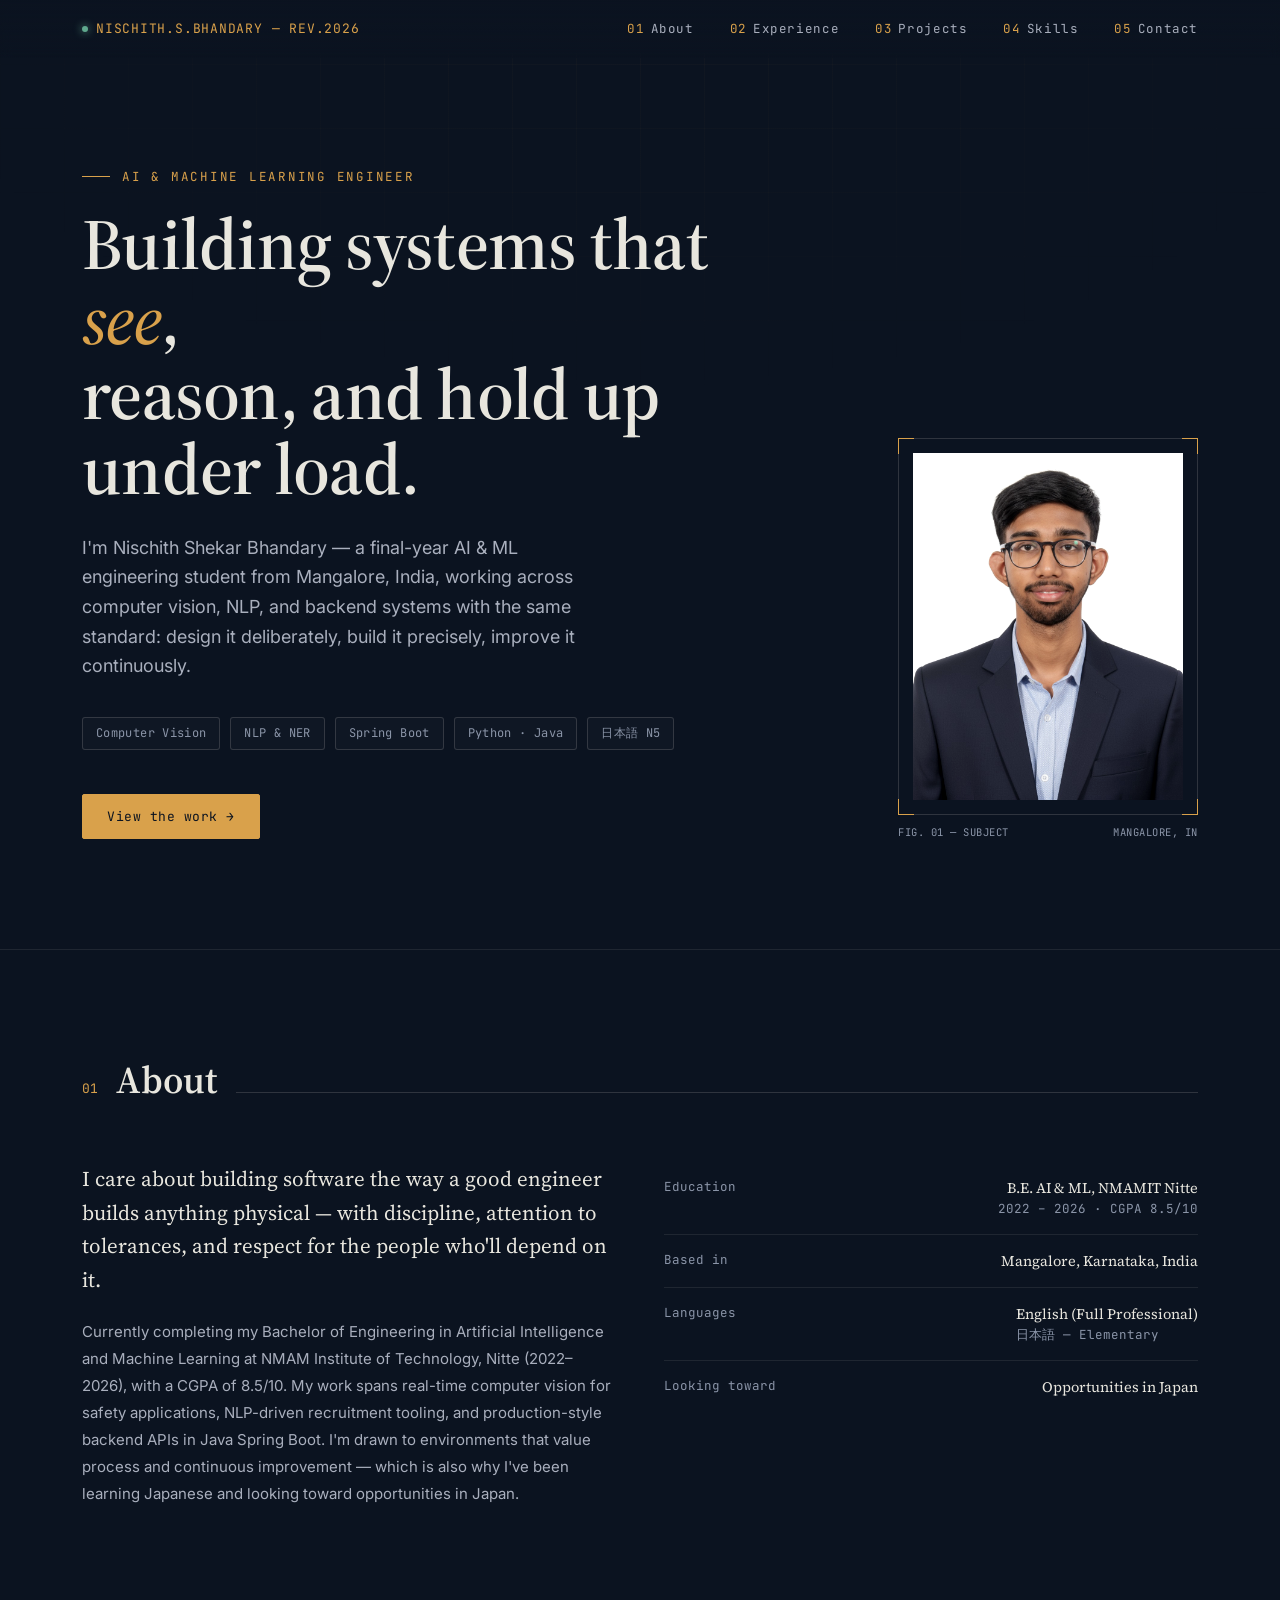
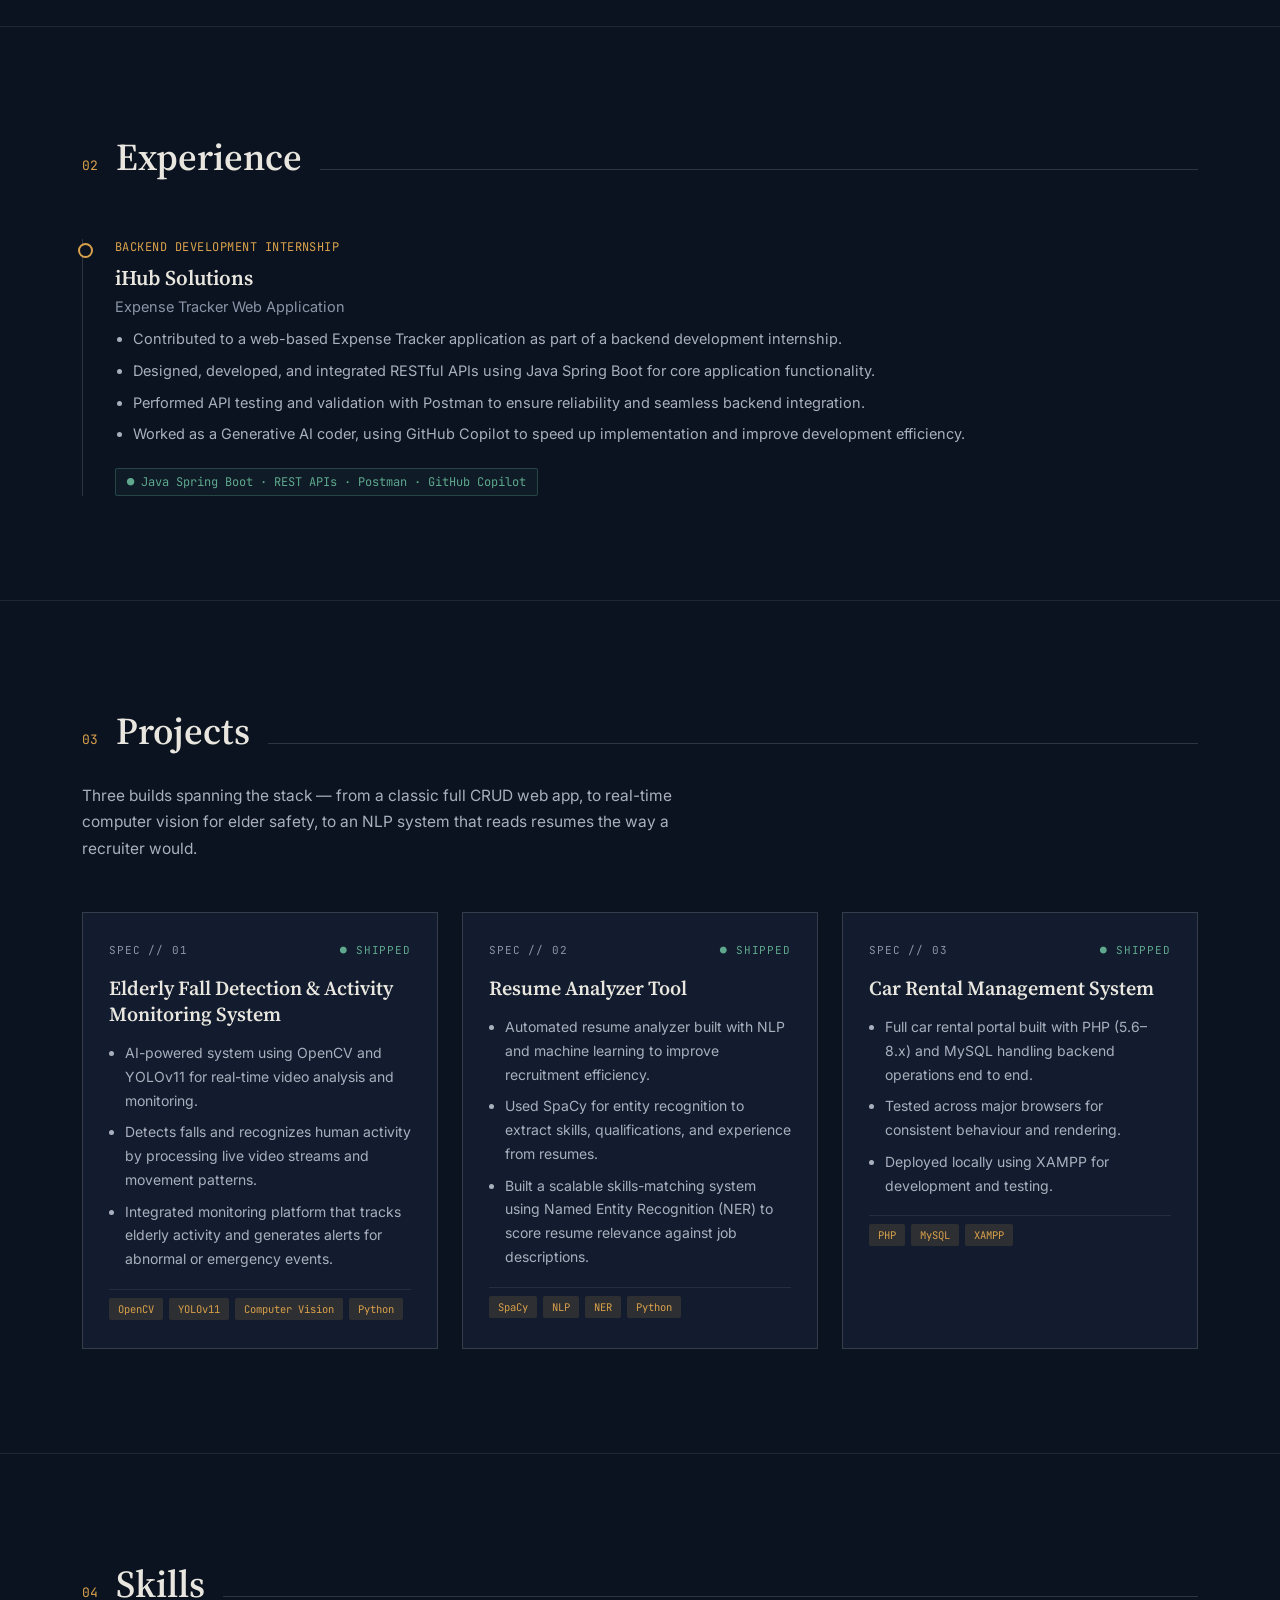
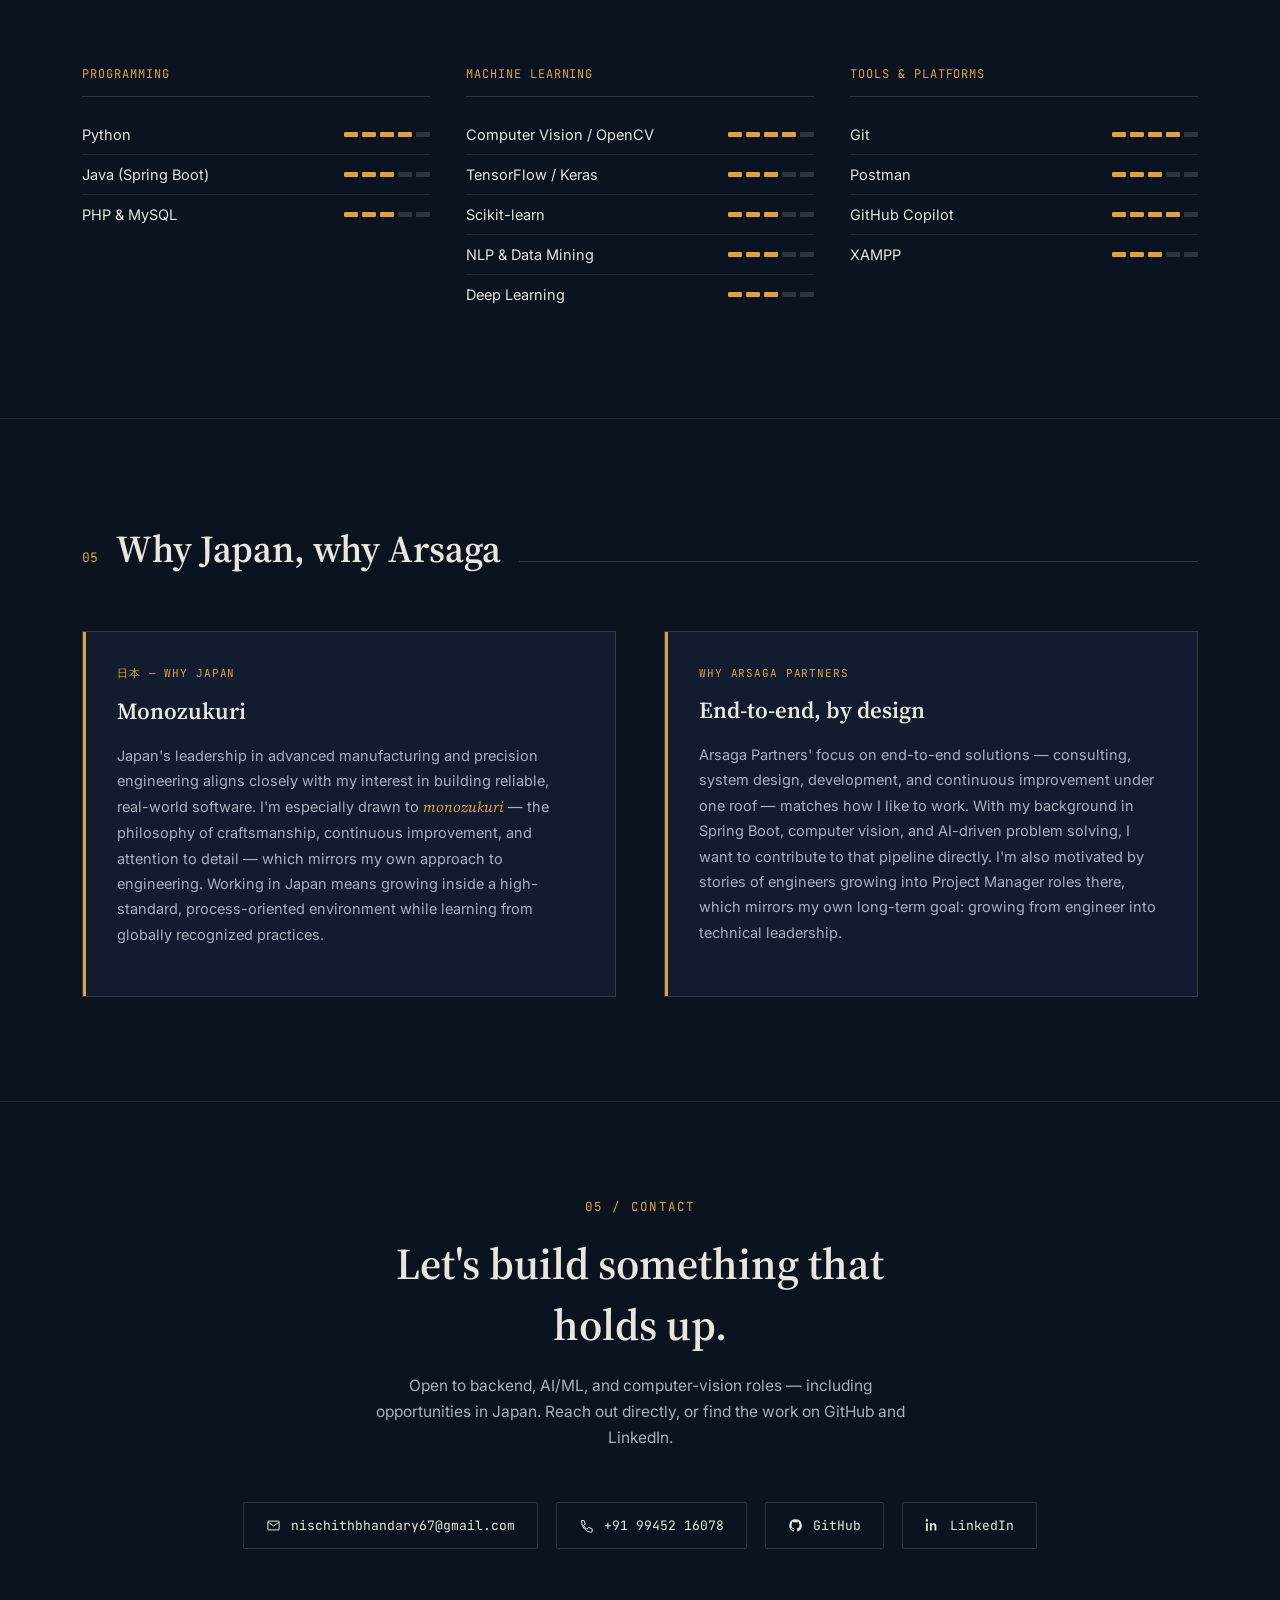
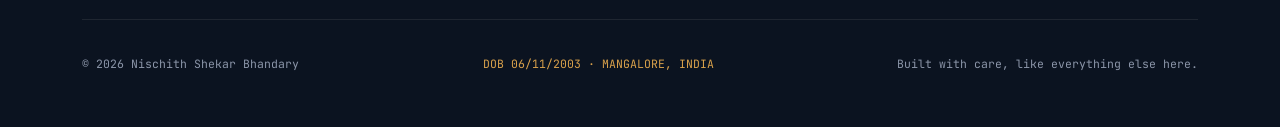
==== commit 6ce020d2: "Rename Nischith_Portfolio_With_Embedded_Image.html to index.html" ====
--- a/index.html
+++ b/index.html
@@ -293,7 +293,7 @@
     <div class="hero-portrait">
       <div class="portrait-frame">
         <span class="corner tl"></span><span class="corner tr"></span><span class="corner bl"></span><span class="corner br"></span>
-        <img src="Nischith Profile Photo(1).jpeg" alt="Portrait of Nischith Shekar Bhandary" />
+        <img src="[data-uri]" alt="Portrait of Nischith Shekar Bhandary" />
       </div>
       <div class="portrait-cap">
         <span>FIG. 01 — SUBJECT</span>
